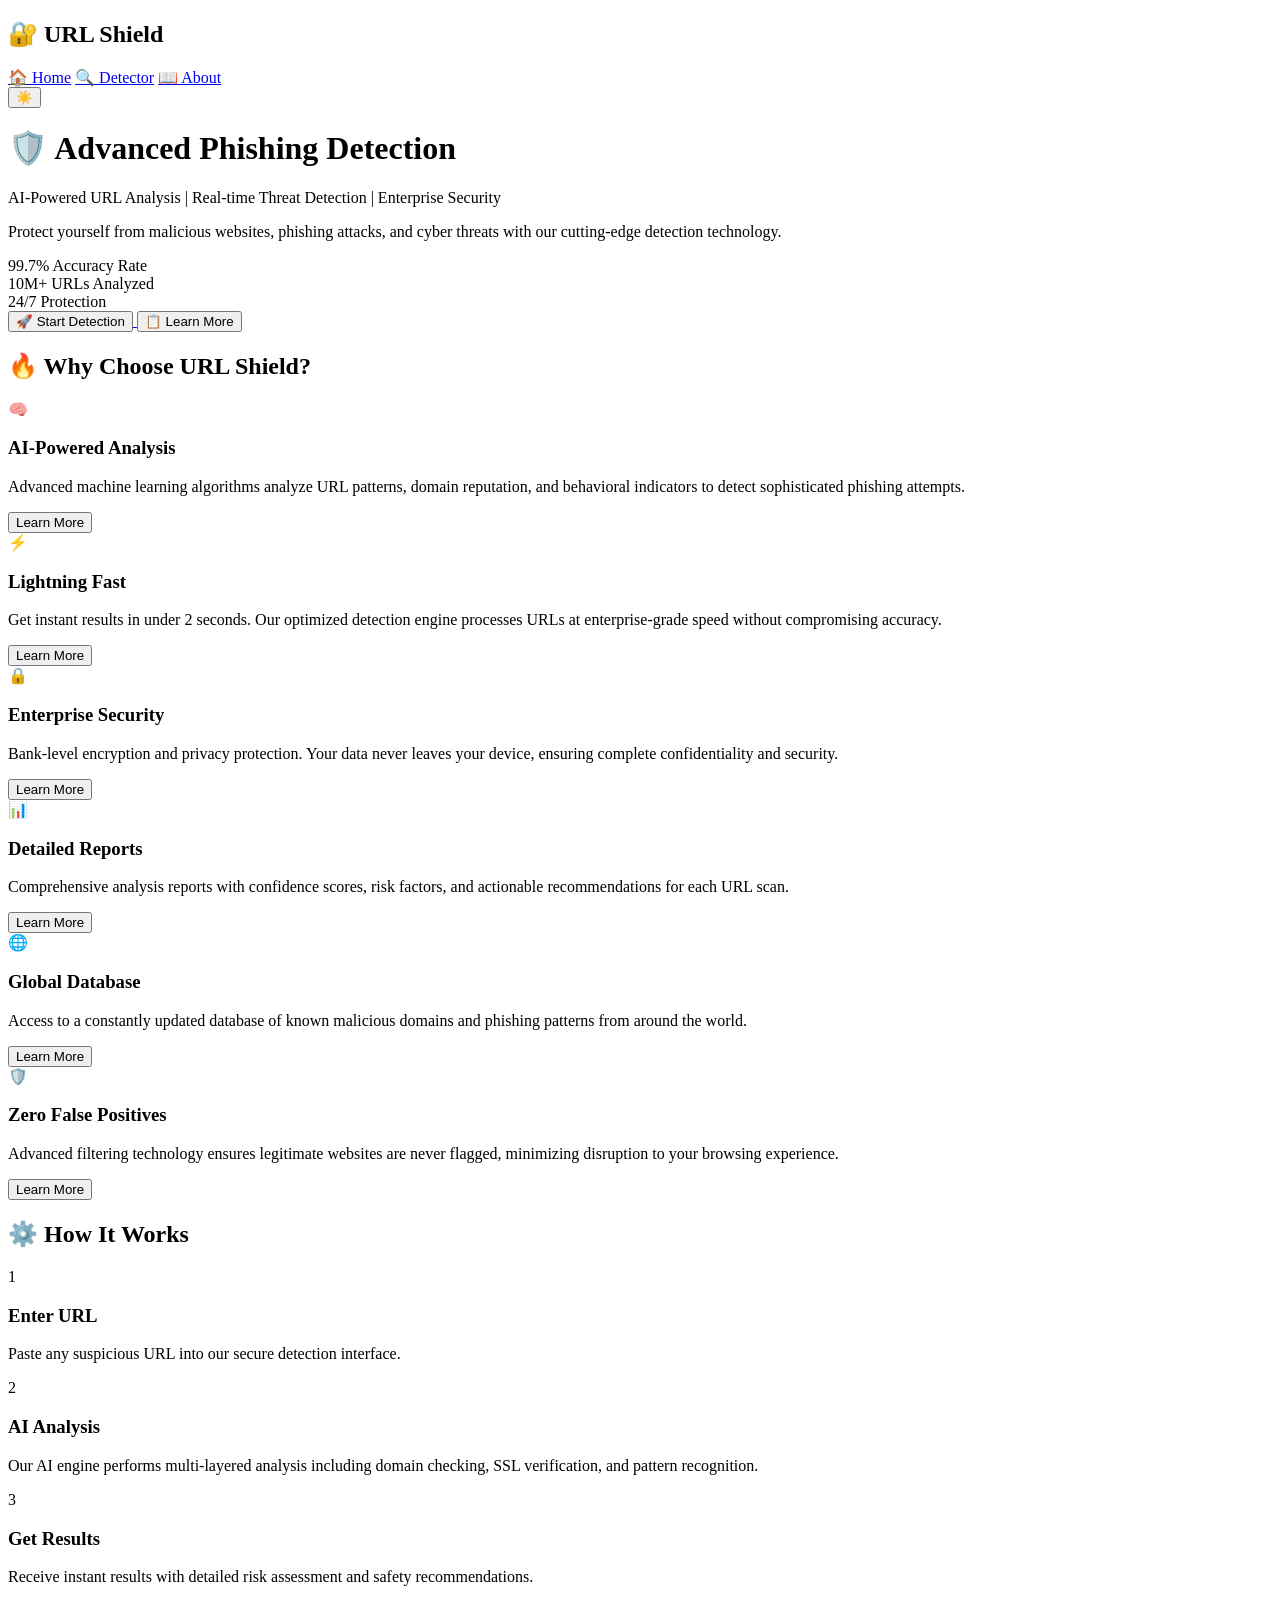
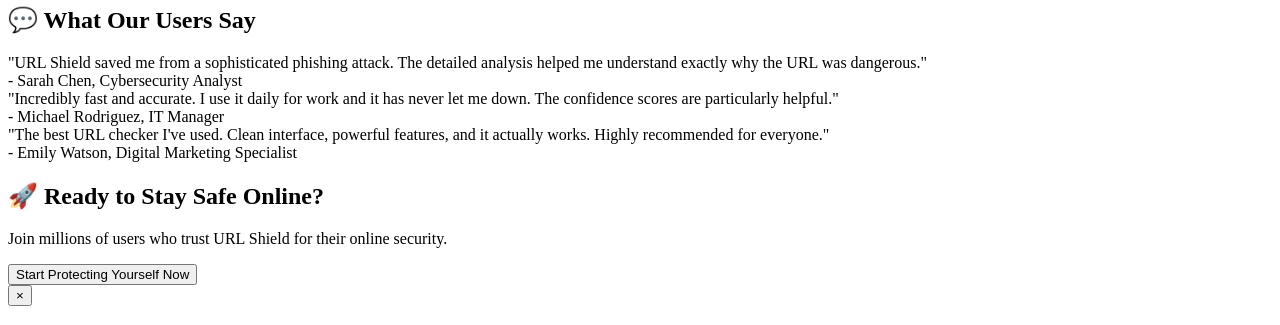
==== templates/home.html @ d9b93e46 "first commit" ====
<!DOCTYPE html>
<html>
<head>
    <title>URL Shield - Advanced Phishing Detection</title>
    <link rel="stylesheet" href="{{ url_for('static', filename='style.css') }}">
    <meta name="description" content="Advanced AI-powered URL phishing detection system. Protect yourself from malicious websites and cyber threats.">
</head>

<body>

<div class="navbar">
    <h2>🔐 URL Shield</h2>
    <div class="nav-links">
        <a href="/" class="active">🏠 Home</a>
        <a href="/tool">🔍 Detector</a>
        <a href="/about">📖 About</a>
    </div>
    <button id="themeToggle" class="theme-toggle" aria-label="Toggle theme">🌙</button>
</div>

<div class="hero animate-on-scroll">
    <h1>🛡️ Advanced Phishing Detection</h1>
    <p>AI-Powered URL Analysis | Real-time Threat Detection | Enterprise Security</p>
    <p class="hero-subtitle">Protect yourself from malicious websites, phishing attacks, and cyber threats with our cutting-edge detection technology.</p>

    <div class="hero-stats">
        <div class="stat">
            <span class="stat-number">99.7%</span>
            <span class="stat-label">Accuracy Rate</span>
        </div>
        <div class="stat">
            <span class="stat-number">10M+</span>
            <span class="stat-label">URLs Analyzed</span>
        </div>
        <div class="stat">
            <span class="stat-number">24/7</span>
            <span class="stat-label">Protection</span>
        </div>
    </div>

    <div class="hero-buttons">
        <a href="/tool">
            <button class="cta-btn primary">🚀 Start Detection</button>
        </a>
        <a href="#features">
            <button class="cta-btn secondary">📋 Learn More</button>
        </a>
    </div>
</div>

<section id="features" class="features-section animate-on-scroll">
    <h2>🔥 Why Choose URL Shield?</h2>
    <div class="features">
        <div class="feature-card animate-on-scroll">
            <div class="feature-icon">🧠</div>
            <h3>AI-Powered Analysis</h3>
            <p>Advanced machine learning algorithms analyze URL patterns, domain reputation, and behavioral indicators to detect sophisticated phishing attempts.</p>
            <button class="detail-btn" data-title="AI-Powered Analysis" data-text="Our AI examines URL structure, domain age, and phishing patterns to catch even the most sophisticated threats before they reach you.">Learn More</button>
        </div>
        <div class="feature-card animate-on-scroll">
            <div class="feature-icon">⚡</div>
            <h3>Lightning Fast</h3>
            <p>Get instant results in under 2 seconds. Our optimized detection engine processes URLs at enterprise-grade speed without compromising accuracy.</p>
            <button class="detail-btn" data-title="Lightning Fast" data-text="Optimized scanning and caching techniques deliver instant response times so you can stay secure without waiting for analysis.">Learn More</button>
        </div>
        <div class="feature-card animate-on-scroll">
            <div class="feature-icon">🔒</div>
            <h3>Enterprise Security</h3>
            <p>Bank-level encryption and privacy protection. Your data never leaves your device, ensuring complete confidentiality and security.</p>
            <button class="detail-btn" data-title="Enterprise Security" data-text="Your scans are protected by bank-grade encryption and local processing, keeping your inputs confidential and secure.">Learn More</button>
        </div>
        <div class="feature-card animate-on-scroll">
            <div class="feature-icon">📊</div>
            <h3>Detailed Reports</h3>
            <p>Comprehensive analysis reports with confidence scores, risk factors, and actionable recommendations for each URL scan.</p>
            <button class="detail-btn" data-title="Detailed Reports" data-text="Every scan includes a clear breakdown of risk factors, confidence scores, and recommended actions so you know exactly why a URL is flagged.">Learn More</button>
        </div>
        <div class="feature-card animate-on-scroll">
            <div class="feature-icon">🌐</div>
            <h3>Global Database</h3>
            <p>Access to a constantly updated database of known malicious domains and phishing patterns from around the world.</p>
            <button class="detail-btn" data-title="Global Database" data-text="Our system cross-references millions of threat signatures and phishing campaigns from around the globe to detect emerging risks.">Learn More</button>
        </div>
        <div class="feature-card animate-on-scroll">
            <div class="feature-icon">🛡️</div>
            <h3>Zero False Positives</h3>
            <p>Advanced filtering technology ensures legitimate websites are never flagged, minimizing disruption to your browsing experience.</p>
            <button class="detail-btn" data-title="Zero False Positives" data-text="Precision filtering is used to reduce false alerts, helping you trust the results and avoid unnecessary security warnings.">Learn More</button>
        </div>
    </div>
</section>

<section class="how-it-works animate-on-scroll">
    <h2>⚙️ How It Works</h2>
    <div class="steps">
        <div class="step animate-on-scroll">
            <div class="step-number">1</div>
            <h3>Enter URL</h3>
            <p>Paste any suspicious URL into our secure detection interface.</p>
        </div>
        <div class="step animate-on-scroll">
            <div class="step-number">2</div>
            <h3>AI Analysis</h3>
            <p>Our AI engine performs multi-layered analysis including domain checking, SSL verification, and pattern recognition.</p>
        </div>
        <div class="step animate-on-scroll">
            <div class="step-number">3</div>
            <h3>Get Results</h3>
            <p>Receive instant results with detailed risk assessment and safety recommendations.</p>
        </div>
    </div>
</section>

<section class="testimonials animate-on-scroll">
    <h2>💬 What Our Users Say</h2>
    <div class="testimonial-cards">
        <div class="testimonial-card animate-on-scroll">
            <div class="testimonial-text">"URL Shield saved me from a sophisticated phishing attack. The detailed analysis helped me understand exactly why the URL was dangerous."</div>
            <div class="testimonial-author">- Sarah Chen, Cybersecurity Analyst</div>
        </div>
        <div class="testimonial-card animate-on-scroll">
            <div class="testimonial-text">"Incredibly fast and accurate. I use it daily for work and it has never let me down. The confidence scores are particularly helpful."</div>
            <div class="testimonial-author">- Michael Rodriguez, IT Manager</div>
        </div>
        <div class="testimonial-card animate-on-scroll">
            <div class="testimonial-text">"The best URL checker I've used. Clean interface, powerful features, and it actually works. Highly recommended for everyone."</div>
            <div class="testimonial-author">- Emily Watson, Digital Marketing Specialist</div>
        </div>
    </div>
</section>

<section class="cta-section animate-on-scroll">
    <h2>🚀 Ready to Stay Safe Online?</h2>
    <p>Join millions of users who trust URL Shield for their online security.</p>
    <a href="/tool">
        <button class="cta-btn primary large">Start Protecting Yourself Now</button>
    </a>
</section>

<div class="modal-overlay" id="detailModal">
    <div class="modal-content">
        <button class="modal-close" aria-label="Close modal">×</button>
        <h3 class="modal-title"></h3>
        <p class="modal-text"></p>
    </div>
</div>

<script>
document.addEventListener('DOMContentLoaded', function() {
    const observer = new IntersectionObserver((entries) => {
        entries.forEach(entry => {
            if (entry.isIntersecting) {
                entry.target.classList.add('animate-in');
                observer.unobserve(entry.target);
            }
        });
    }, { threshold: 0.2 });

    document.querySelectorAll('.animate-on-scroll').forEach(section => observer.observe(section));

    const modal = document.getElementById('detailModal');
    const modalTitle = modal.querySelector('.modal-title');
    const modalText = modal.querySelector('.modal-text');
    const closeButton = modal.querySelector('.modal-close');

    function closeModal() {
        modal.classList.remove('active');
    }

    closeButton.addEventListener('click', closeModal);
    modal.addEventListener('click', function(event) {
        if (event.target === modal) {
            closeModal();
        }
    });

    document.querySelectorAll('.detail-btn').forEach(button => {
        button.addEventListener('click', function() {
            modalTitle.textContent = this.dataset.title;
            modalText.textContent = this.dataset.text;
            modal.classList.add('active');
        });
    });

    const themeToggle = document.getElementById('themeToggle');
    const currentTheme = localStorage.getItem('theme') || 'dark';

    function applyTheme(theme) {
        document.body.classList.toggle('theme-light', theme === 'light');
        document.body.classList.toggle('theme-dark', theme === 'dark');
        themeToggle.textContent = theme === 'light' ? '🌙' : '☀️';
        localStorage.setItem('theme', theme);
    }

    if (themeToggle) {
        applyTheme(currentTheme);
        themeToggle.addEventListener('click', function() {
            const nextTheme = document.body.classList.contains('theme-light') ? 'dark' : 'light';
            applyTheme(nextTheme);
        });
    }
});
</script>

</body>
</html>
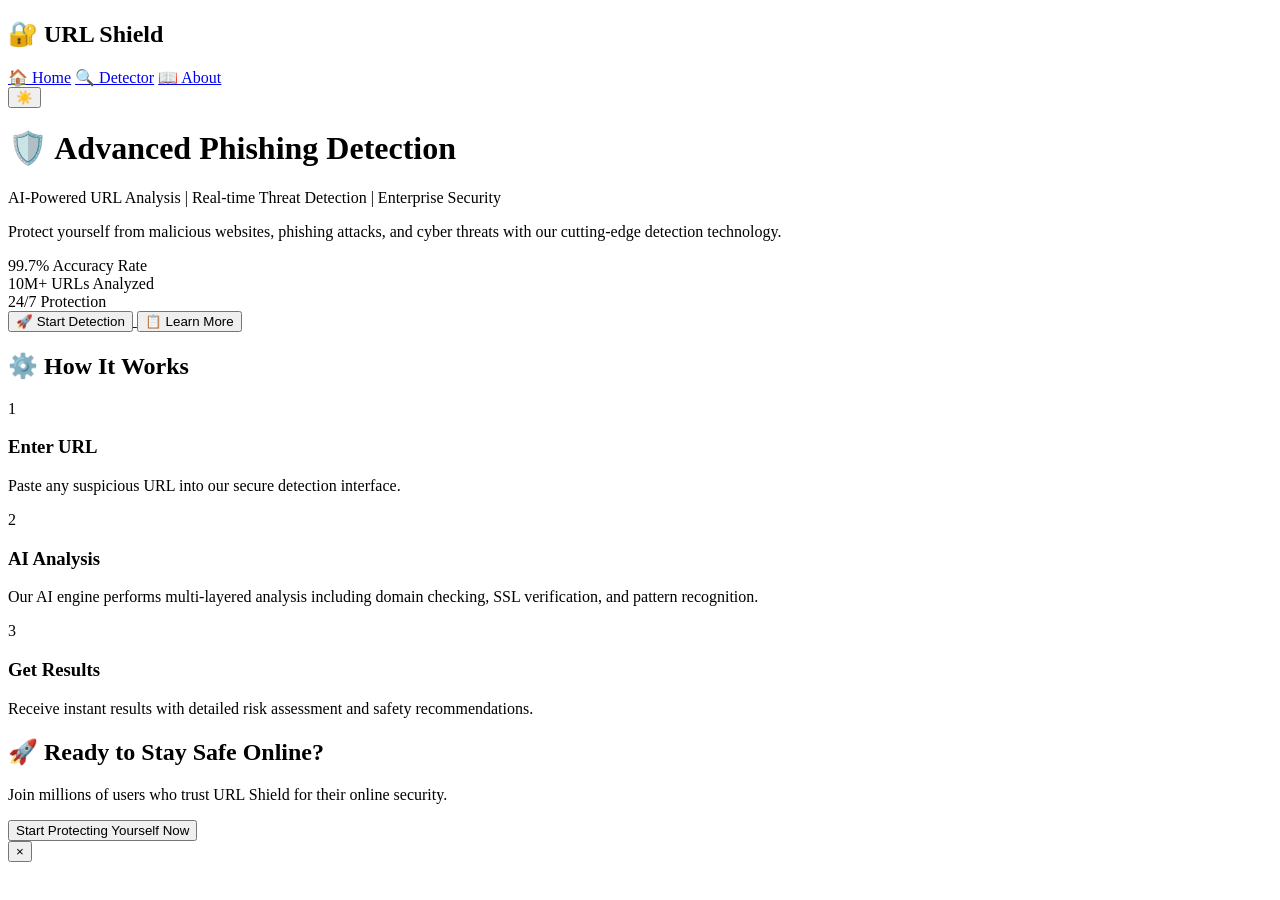
==== commit 4a411171: "new" ====
--- a/templates/home.html
+++ b/templates/home.html
@@ -48,48 +48,6 @@
     </div>
 </div>
 
-<section id="features" class="features-section animate-on-scroll">
-    <h2>🔥 Why Choose URL Shield?</h2>
-    <div class="features">
-        <div class="feature-card animate-on-scroll">
-            <div class="feature-icon">🧠</div>
-            <h3>AI-Powered Analysis</h3>
-            <p>Advanced machine learning algorithms analyze URL patterns, domain reputation, and behavioral indicators to detect sophisticated phishing attempts.</p>
-            <button class="detail-btn" data-title="AI-Powered Analysis" data-text="Our AI examines URL structure, domain age, and phishing patterns to catch even the most sophisticated threats before they reach you.">Learn More</button>
-        </div>
-        <div class="feature-card animate-on-scroll">
-            <div class="feature-icon">⚡</div>
-            <h3>Lightning Fast</h3>
-            <p>Get instant results in under 2 seconds. Our optimized detection engine processes URLs at enterprise-grade speed without compromising accuracy.</p>
-            <button class="detail-btn" data-title="Lightning Fast" data-text="Optimized scanning and caching techniques deliver instant response times so you can stay secure without waiting for analysis.">Learn More</button>
-        </div>
-        <div class="feature-card animate-on-scroll">
-            <div class="feature-icon">🔒</div>
-            <h3>Enterprise Security</h3>
-            <p>Bank-level encryption and privacy protection. Your data never leaves your device, ensuring complete confidentiality and security.</p>
-            <button class="detail-btn" data-title="Enterprise Security" data-text="Your scans are protected by bank-grade encryption and local processing, keeping your inputs confidential and secure.">Learn More</button>
-        </div>
-        <div class="feature-card animate-on-scroll">
-            <div class="feature-icon">📊</div>
-            <h3>Detailed Reports</h3>
-            <p>Comprehensive analysis reports with confidence scores, risk factors, and actionable recommendations for each URL scan.</p>
-            <button class="detail-btn" data-title="Detailed Reports" data-text="Every scan includes a clear breakdown of risk factors, confidence scores, and recommended actions so you know exactly why a URL is flagged.">Learn More</button>
-        </div>
-        <div class="feature-card animate-on-scroll">
-            <div class="feature-icon">🌐</div>
-            <h3>Global Database</h3>
-            <p>Access to a constantly updated database of known malicious domains and phishing patterns from around the world.</p>
-            <button class="detail-btn" data-title="Global Database" data-text="Our system cross-references millions of threat signatures and phishing campaigns from around the globe to detect emerging risks.">Learn More</button>
-        </div>
-        <div class="feature-card animate-on-scroll">
-            <div class="feature-icon">🛡️</div>
-            <h3>Zero False Positives</h3>
-            <p>Advanced filtering technology ensures legitimate websites are never flagged, minimizing disruption to your browsing experience.</p>
-            <button class="detail-btn" data-title="Zero False Positives" data-text="Precision filtering is used to reduce false alerts, helping you trust the results and avoid unnecessary security warnings.">Learn More</button>
-        </div>
-    </div>
-</section>
-
 <section class="how-it-works animate-on-scroll">
     <h2>⚙️ How It Works</h2>
     <div class="steps">
@@ -107,24 +65,6 @@
             <div class="step-number">3</div>
             <h3>Get Results</h3>
             <p>Receive instant results with detailed risk assessment and safety recommendations.</p>
-        </div>
-    </div>
-</section>
-
-<section class="testimonials animate-on-scroll">
-    <h2>💬 What Our Users Say</h2>
-    <div class="testimonial-cards">
-        <div class="testimonial-card animate-on-scroll">
-            <div class="testimonial-text">"URL Shield saved me from a sophisticated phishing attack. The detailed analysis helped me understand exactly why the URL was dangerous."</div>
-            <div class="testimonial-author">- Sarah Chen, Cybersecurity Analyst</div>
-        </div>
-        <div class="testimonial-card animate-on-scroll">
-            <div class="testimonial-text">"Incredibly fast and accurate. I use it daily for work and it has never let me down. The confidence scores are particularly helpful."</div>
-            <div class="testimonial-author">- Michael Rodriguez, IT Manager</div>
-        </div>
-        <div class="testimonial-card animate-on-scroll">
-            <div class="testimonial-text">"The best URL checker I've used. Clean interface, powerful features, and it actually works. Highly recommended for everyone."</div>
-            <div class="testimonial-author">- Emily Watson, Digital Marketing Specialist</div>
         </div>
     </div>
 </section>
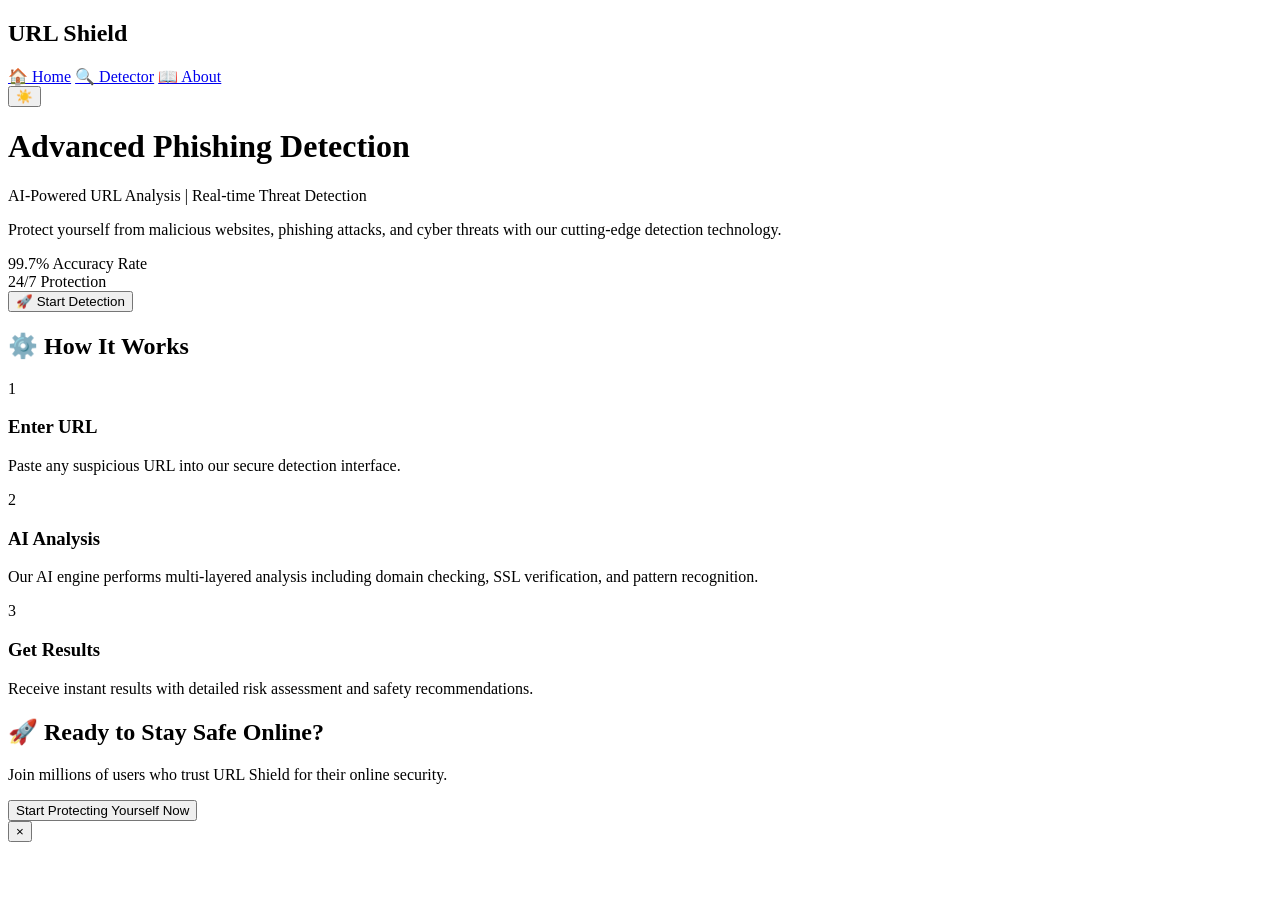
==== commit 9f36b14a: "new" ====
--- a/templates/home.html
+++ b/templates/home.html
@@ -9,7 +9,7 @@
 <body>
 
 <div class="navbar">
-    <h2>🔐 URL Shield</h2>
+    <h2>URL Shield</h2>
     <div class="nav-links">
         <a href="/" class="active">🏠 Home</a>
         <a href="/tool">🔍 Detector</a>
@@ -19,8 +19,8 @@
 </div>
 
 <div class="hero animate-on-scroll">
-    <h1>🛡️ Advanced Phishing Detection</h1>
-    <p>AI-Powered URL Analysis | Real-time Threat Detection | Enterprise Security</p>
+    <h1>Advanced Phishing Detection</h1>
+    <p>AI-Powered URL Analysis | Real-time Threat Detection</p>
     <p class="hero-subtitle">Protect yourself from malicious websites, phishing attacks, and cyber threats with our cutting-edge detection technology.</p>
 
     <div class="hero-stats">
@@ -28,10 +28,7 @@
             <span class="stat-number">99.7%</span>
             <span class="stat-label">Accuracy Rate</span>
         </div>
-        <div class="stat">
-            <span class="stat-number">10M+</span>
-            <span class="stat-label">URLs Analyzed</span>
-        </div>
+        
         <div class="stat">
             <span class="stat-number">24/7</span>
             <span class="stat-label">Protection</span>
@@ -41,9 +38,6 @@
     <div class="hero-buttons">
         <a href="/tool">
             <button class="cta-btn primary">🚀 Start Detection</button>
-        </a>
-        <a href="#features">
-            <button class="cta-btn secondary">📋 Learn More</button>
         </a>
     </div>
 </div>
